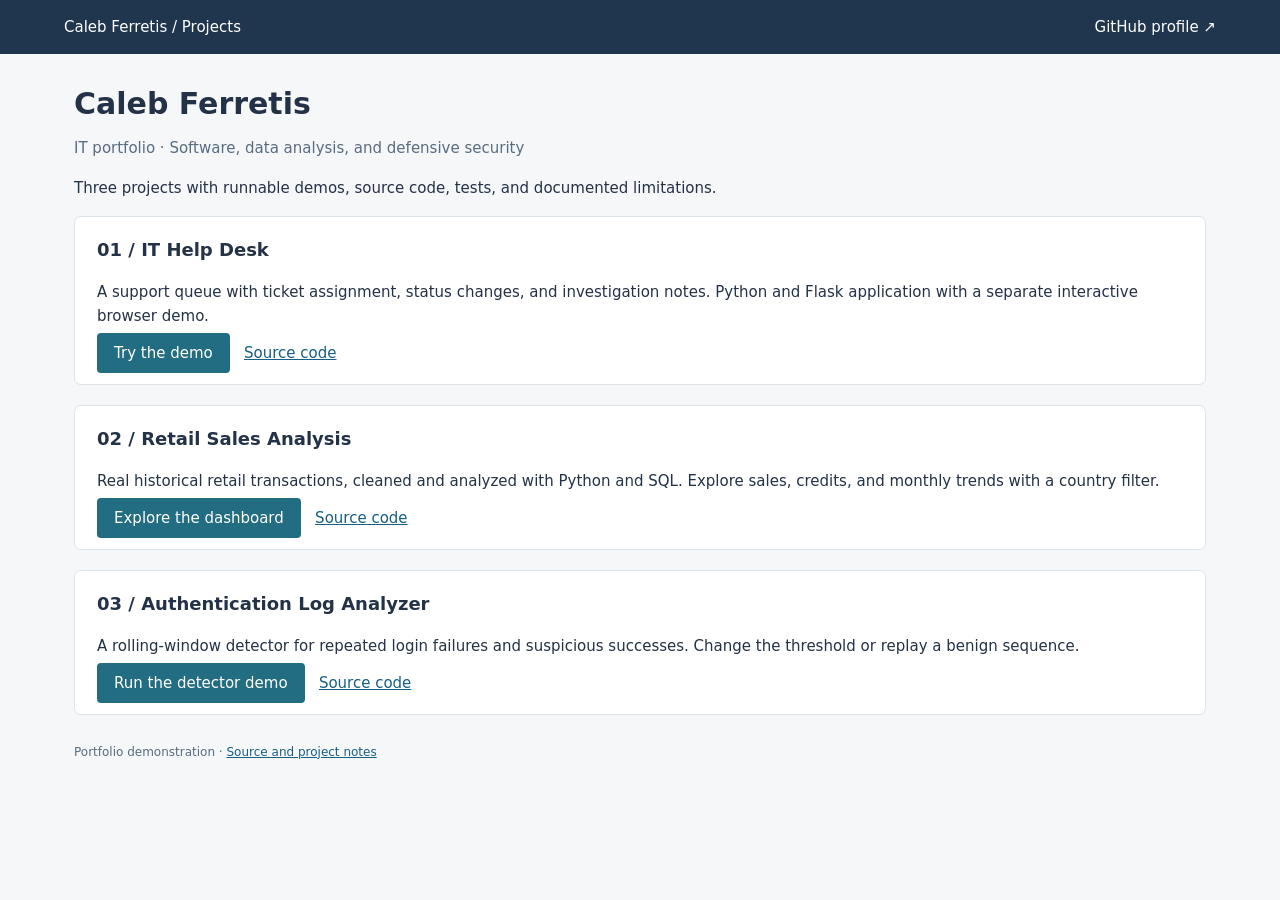
==== docs/index.html @ 173050d0 "Turn portfolio into project index with interactive demos and real retail data" ====
<!doctype html><html lang="en"><meta charset="utf-8"><meta name="viewport" content="width=device-width,initial-scale=1"><title>IT portfolio · Caleb Ferretis</title><style>*{box-sizing:border-box}body{margin:0;background:#f5f7f9;color:#243247;font:15px system-ui,-apple-system,sans-serif}a{color:#175f84}header{background:#20364e;padding:18px 5%;color:#fff;display:flex;justify-content:space-between;gap:15px}header a{color:white;text-decoration:none}main{max-width:1180px;margin:auto;padding:32px 24px}h1{font-size:30px;margin:0 0 10px}h2{font-size:18px;margin:0 0 20px}p{line-height:1.65}.muted,small{color:#586c80}small{display:block}.notice{background:#eef4f7;border-left:3px solid #4d8299;padding:12px 16px;font-size:13px;margin:20px 0}.cards{display:grid;grid-template-columns:repeat(4,1fr);gap:15px;margin:24px 0}.card,.panel{background:white;border:1px solid #dce3e9;padding:22px;border-radius:7px}.card strong{display:block;font-size:26px;margin-top:12px}.grid{display:grid;grid-template-columns:1.6fr 1fr;gap:20px}.filters{display:flex;gap:14px;align-items:end;margin-bottom:20px;flex-wrap:wrap}label{font-size:13px;display:block;margin-bottom:14px}input,select,textarea{font:inherit;width:100%;padding:10px;border:1px solid #bccbd7;background:white;border-radius:4px;display:block;margin-top:5px}button,.button{background:#226d81;color:white;border:0;padding:11px 17px;border-radius:4px;font:inherit;cursor:pointer;text-decoration:none}button.secondary{background:#e5edf2;color:#243247}table{width:100%;border-collapse:collapse;font-size:13px;text-align:left}th,td{padding:13px 8px;border-bottom:1px solid #e3e9ee}th{color:#586c80}td button{padding:4px 7px;font-size:13px}.scroll{overflow:auto}.bar-row{display:grid;grid-template-columns:65px 1fr 95px;gap:12px;align-items:center;font-size:12px;margin:14px 0}.track{height:16px;background:#eaf0f4}.bar{height:100%;background:#367f91}.note{border-left:2px solid #8bb5bf;padding:10px 15px;margin:10px 0;white-space:pre-wrap;overflow-wrap:anywhere}.badge{padding:3px 7px;background:#eaf0f4;border-radius:3px}footer{font-size:12px;color:#586c80;margin:28px 0;line-height:1.6}.hidden{display:none}pre{white-space:pre-wrap;overflow-wrap:anywhere;font-size:12px}textarea{min-height:100px}@media(max-width:760px){.grid{grid-template-columns:1fr}.cards{grid-template-columns:1fr 1fr}header{font-size:13px}.card{padding:15px}.card strong{font-size:23px}main{padding:24px 15px}}</style><header><a href="./">Caleb Ferretis / Projects</a><a href="https://github.com/lacetears">GitHub profile ↗</a></header><main><h1>Caleb Ferretis</h1><p class="muted">IT portfolio · Software, data analysis, and defensive security</p><p>Three projects with runnable demos, source code, tests, and documented limitations.</p><section class="panel"><h2>01 / IT Help Desk</h2><p>A support queue with ticket assignment, status changes, and investigation notes. Python and Flask application with a separate interactive browser demo.</p><a class="button" href="helpdesk.html">Try the demo</a> &nbsp; <a href="https://github.com/lacetears/it-helpdesk">Source code</a></section><section class="panel" style="margin-top:20px"><h2>02 / Retail Sales Analysis</h2><p>Real historical retail transactions, cleaned and analyzed with Python and SQL. Explore sales, credits, and monthly trends with a country filter.</p><a class="button" href="sales.html">Explore the dashboard</a> &nbsp; <a href="https://github.com/lacetears/sales-analytics">Source code</a></section><section class="panel" style="margin-top:20px"><h2>03 / Authentication Log Analyzer</h2><p>A rolling-window detector for repeated login failures and suspicious successes. Change the threshold or replay a benign sequence.</p><a class="button" href="security.html">Run the detector demo</a> &nbsp; <a href="https://github.com/lacetears/auth-log-analyzer">Source code</a></section><footer>Portfolio demonstration · <a href="https://github.com/lacetears/it-career-portfolio">Source and project notes</a></footer></main><script></script></html>
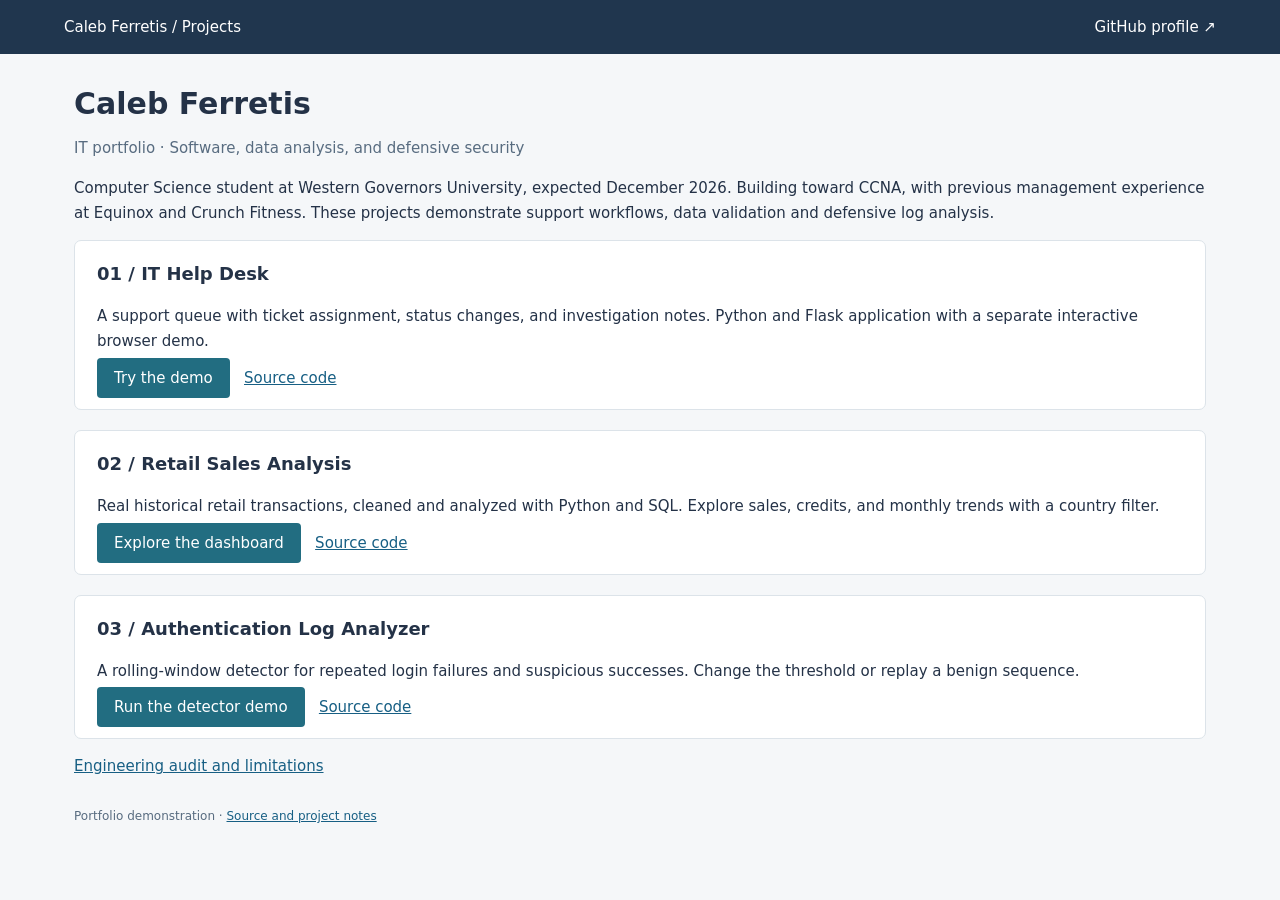
==== commit c3fa8be1: "Refresh portfolio hub and label legacy browser demonstrations" ====
--- a/docs/index.html
+++ b/docs/index.html
@@ -1 +1 @@
-<!doctype html><html lang="en"><meta charset="utf-8"><meta name="viewport" content="width=device-width,initial-scale=1"><title>IT portfolio · Caleb Ferretis</title><style>*{box-sizing:border-box}body{margin:0;background:#f5f7f9;color:#243247;font:15px system-ui,-apple-system,sans-serif}a{color:#175f84}header{background:#20364e;padding:18px 5%;color:#fff;display:flex;justify-content:space-between;gap:15px}header a{color:white;text-decoration:none}main{max-width:1180px;margin:auto;padding:32px 24px}h1{font-size:30px;margin:0 0 10px}h2{font-size:18px;margin:0 0 20px}p{line-height:1.65}.muted,small{color:#586c80}small{display:block}.notice{background:#eef4f7;border-left:3px solid #4d8299;padding:12px 16px;font-size:13px;margin:20px 0}.cards{display:grid;grid-template-columns:repeat(4,1fr);gap:15px;margin:24px 0}.card,.panel{background:white;border:1px solid #dce3e9;padding:22px;border-radius:7px}.card strong{display:block;font-size:26px;margin-top:12px}.grid{display:grid;grid-template-columns:1.6fr 1fr;gap:20px}.filters{display:flex;gap:14px;align-items:end;margin-bottom:20px;flex-wrap:wrap}label{font-size:13px;display:block;margin-bottom:14px}input,select,textarea{font:inherit;width:100%;padding:10px;border:1px solid #bccbd7;background:white;border-radius:4px;display:block;margin-top:5px}button,.button{background:#226d81;color:white;border:0;padding:11px 17px;border-radius:4px;font:inherit;cursor:pointer;text-decoration:none}button.secondary{background:#e5edf2;color:#243247}table{width:100%;border-collapse:collapse;font-size:13px;text-align:left}th,td{padding:13px 8px;border-bottom:1px solid #e3e9ee}th{color:#586c80}td button{padding:4px 7px;font-size:13px}.scroll{overflow:auto}.bar-row{display:grid;grid-template-columns:65px 1fr 95px;gap:12px;align-items:center;font-size:12px;margin:14px 0}.track{height:16px;background:#eaf0f4}.bar{height:100%;background:#367f91}.note{border-left:2px solid #8bb5bf;padding:10px 15px;margin:10px 0;white-space:pre-wrap;overflow-wrap:anywhere}.badge{padding:3px 7px;background:#eaf0f4;border-radius:3px}footer{font-size:12px;color:#586c80;margin:28px 0;line-height:1.6}.hidden{display:none}pre{white-space:pre-wrap;overflow-wrap:anywhere;font-size:12px}textarea{min-height:100px}@media(max-width:760px){.grid{grid-template-columns:1fr}.cards{grid-template-columns:1fr 1fr}header{font-size:13px}.card{padding:15px}.card strong{font-size:23px}main{padding:24px 15px}}</style><header><a href="./">Caleb Ferretis / Projects</a><a href="https://github.com/lacetears">GitHub profile ↗</a></header><main><h1>Caleb Ferretis</h1><p class="muted">IT portfolio · Software, data analysis, and defensive security</p><p>Three projects with runnable demos, source code, tests, and documented limitations.</p><section class="panel"><h2>01 / IT Help Desk</h2><p>A support queue with ticket assignment, status changes, and investigation notes. Python and Flask application with a separate interactive browser demo.</p><a class="button" href="helpdesk.html">Try the demo</a> &nbsp; <a href="https://github.com/lacetears/it-helpdesk">Source code</a></section><section class="panel" style="margin-top:20px"><h2>02 / Retail Sales Analysis</h2><p>Real historical retail transactions, cleaned and analyzed with Python and SQL. Explore sales, credits, and monthly trends with a country filter.</p><a class="button" href="sales.html">Explore the dashboard</a> &nbsp; <a href="https://github.com/lacetears/sales-analytics">Source code</a></section><section class="panel" style="margin-top:20px"><h2>03 / Authentication Log Analyzer</h2><p>A rolling-window detector for repeated login failures and suspicious successes. Change the threshold or replay a benign sequence.</p><a class="button" href="security.html">Run the detector demo</a> &nbsp; <a href="https://github.com/lacetears/auth-log-analyzer">Source code</a></section><footer>Portfolio demonstration · <a href="https://github.com/lacetears/it-career-portfolio">Source and project notes</a></footer></main><script></script></html>+<!doctype html><html lang="en"><meta charset="utf-8"><meta name="viewport" content="width=device-width,initial-scale=1"><title>IT portfolio · Caleb Ferretis</title><style>*{box-sizing:border-box}body{margin:0;background:#f5f7f9;color:#243247;font:15px system-ui,-apple-system,sans-serif}a{color:#175f84}header{background:#20364e;padding:18px 5%;color:#fff;display:flex;justify-content:space-between;gap:15px}header a{color:white;text-decoration:none}main{max-width:1180px;margin:auto;padding:32px 24px}h1{font-size:30px;margin:0 0 10px}h2{font-size:18px;margin:0 0 20px}p{line-height:1.65}.muted,small{color:#586c80}small{display:block}.notice{background:#eef4f7;border-left:3px solid #4d8299;padding:12px 16px;font-size:13px;margin:20px 0}.cards{display:grid;grid-template-columns:repeat(4,1fr);gap:15px;margin:24px 0}.card,.panel{background:white;border:1px solid #dce3e9;padding:22px;border-radius:7px}.card strong{display:block;font-size:26px;margin-top:12px}.grid{display:grid;grid-template-columns:1.6fr 1fr;gap:20px}.filters{display:flex;gap:14px;align-items:end;margin-bottom:20px;flex-wrap:wrap}label{font-size:13px;display:block;margin-bottom:14px}input,select,textarea{font:inherit;width:100%;padding:10px;border:1px solid #bccbd7;background:white;border-radius:4px;display:block;margin-top:5px}button,.button{background:#226d81;color:white;border:0;padding:11px 17px;border-radius:4px;font:inherit;cursor:pointer;text-decoration:none}button.secondary{background:#e5edf2;color:#243247}table{width:100%;border-collapse:collapse;font-size:13px;text-align:left}th,td{padding:13px 8px;border-bottom:1px solid #e3e9ee}th{color:#586c80}td button{padding:4px 7px;font-size:13px}.scroll{overflow:auto}.bar-row{display:grid;grid-template-columns:65px 1fr 95px;gap:12px;align-items:center;font-size:12px;margin:14px 0}.track{height:16px;background:#eaf0f4}.bar{height:100%;background:#367f91}.note{border-left:2px solid #8bb5bf;padding:10px 15px;margin:10px 0;white-space:pre-wrap;overflow-wrap:anywhere}.badge{padding:3px 7px;background:#eaf0f4;border-radius:3px}footer{font-size:12px;color:#586c80;margin:28px 0;line-height:1.6}.hidden{display:none}pre{white-space:pre-wrap;overflow-wrap:anywhere;font-size:12px}textarea{min-height:100px}@media(max-width:760px){.grid{grid-template-columns:1fr}.cards{grid-template-columns:1fr 1fr}header{font-size:13px}.card{padding:15px}.card strong{font-size:23px}main{padding:24px 15px}}</style><header><a href="./">Caleb Ferretis / Projects</a><a href="https://github.com/lacetears">GitHub profile ↗</a></header><main><h1>Caleb Ferretis</h1><p class="muted">IT portfolio · Software, data analysis, and defensive security</p><p>Computer Science student at Western Governors University, expected December 2026. Building toward CCNA, with previous management experience at Equinox and Crunch Fitness. These projects demonstrate support workflows, data validation and defensive log analysis.</p><section class="panel"><h2>01 / IT Help Desk</h2><p>A support queue with ticket assignment, status changes, and investigation notes. Python and Flask application with a separate interactive browser demo.</p><a class="button" href="helpdesk.html">Try the demo</a> &nbsp; <a href="https://github.com/lacetears/it-helpdesk">Source code</a></section><section class="panel" style="margin-top:20px"><h2>02 / Retail Sales Analysis</h2><p>Real historical retail transactions, cleaned and analyzed with Python and SQL. Explore sales, credits, and monthly trends with a country filter.</p><a class="button" href="sales.html">Explore the dashboard</a> &nbsp; <a href="https://github.com/lacetears/sales-analytics">Source code</a></section><section class="panel" style="margin-top:20px"><h2>03 / Authentication Log Analyzer</h2><p>A rolling-window detector for repeated login failures and suspicious successes. Change the threshold or replay a benign sequence.</p><a class="button" href="security.html">Run the detector demo</a> &nbsp; <a href="https://github.com/lacetears/auth-log-analyzer">Source code</a></section><p><a href="https://github.com/lacetears/it-career-portfolio/blob/main/docs/audit.md">Engineering audit and limitations</a></p><footer>Portfolio demonstration · <a href="https://github.com/lacetears/it-career-portfolio">Source and project notes</a></footer></main><script></script></html>
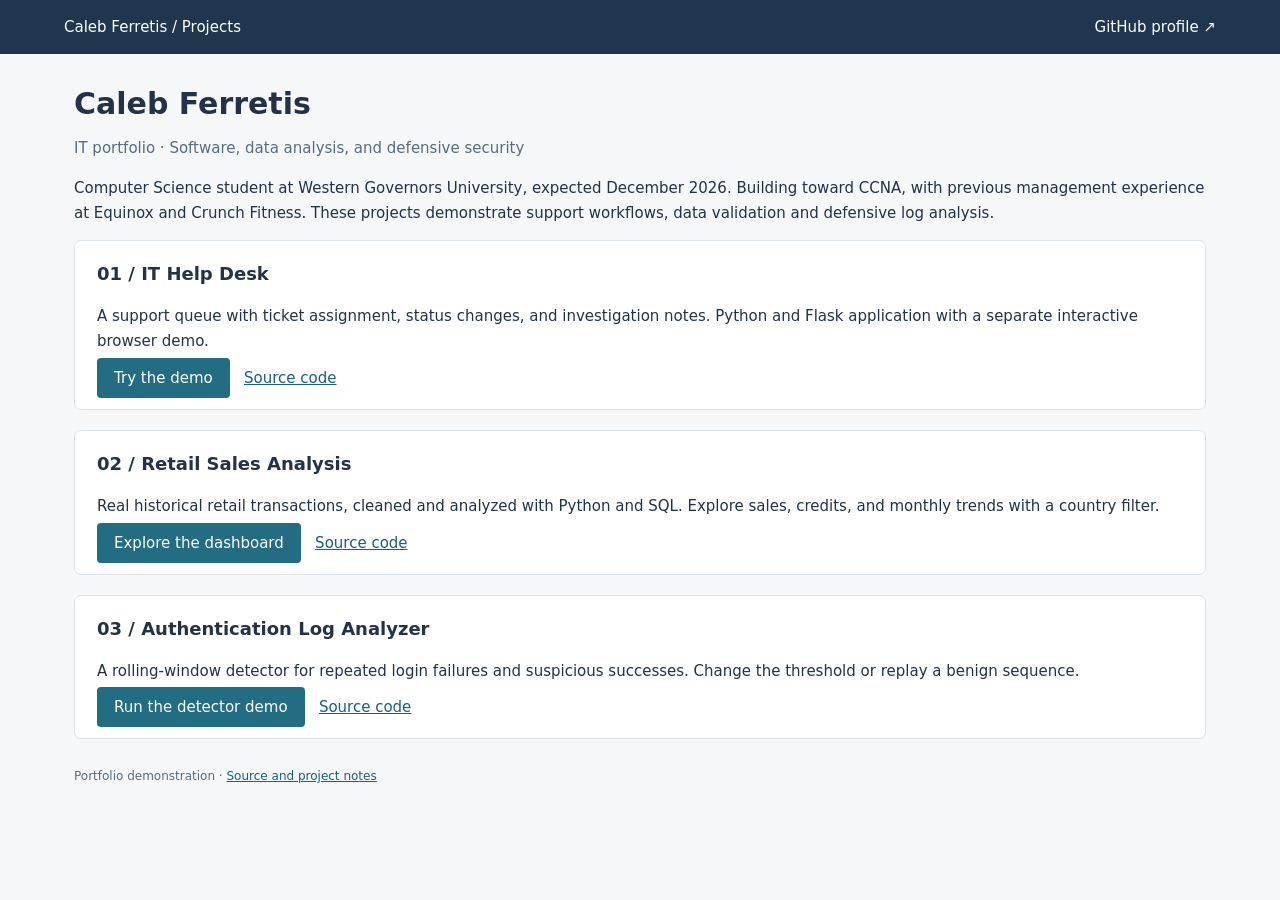
==== commit b1916ea2: "Refresh portfolio hub and label legacy browser demonstrations" ====
--- a/docs/index.html
+++ b/docs/index.html
@@ -1 +1 @@
-<!doctype html><html lang="en"><meta charset="utf-8"><meta name="viewport" content="width=device-width,initial-scale=1"><title>IT portfolio · Caleb Ferretis</title><style>*{box-sizing:border-box}body{margin:0;background:#f5f7f9;color:#243247;font:15px system-ui,-apple-system,sans-serif}a{color:#175f84}header{background:#20364e;padding:18px 5%;color:#fff;display:flex;justify-content:space-between;gap:15px}header a{color:white;text-decoration:none}main{max-width:1180px;margin:auto;padding:32px 24px}h1{font-size:30px;margin:0 0 10px}h2{font-size:18px;margin:0 0 20px}p{line-height:1.65}.muted,small{color:#586c80}small{display:block}.notice{background:#eef4f7;border-left:3px solid #4d8299;padding:12px 16px;font-size:13px;margin:20px 0}.cards{display:grid;grid-template-columns:repeat(4,1fr);gap:15px;margin:24px 0}.card,.panel{background:white;border:1px solid #dce3e9;padding:22px;border-radius:7px}.card strong{display:block;font-size:26px;margin-top:12px}.grid{display:grid;grid-template-columns:1.6fr 1fr;gap:20px}.filters{display:flex;gap:14px;align-items:end;margin-bottom:20px;flex-wrap:wrap}label{font-size:13px;display:block;margin-bottom:14px}input,select,textarea{font:inherit;width:100%;padding:10px;border:1px solid #bccbd7;background:white;border-radius:4px;display:block;margin-top:5px}button,.button{background:#226d81;color:white;border:0;padding:11px 17px;border-radius:4px;font:inherit;cursor:pointer;text-decoration:none}button.secondary{background:#e5edf2;color:#243247}table{width:100%;border-collapse:collapse;font-size:13px;text-align:left}th,td{padding:13px 8px;border-bottom:1px solid #e3e9ee}th{color:#586c80}td button{padding:4px 7px;font-size:13px}.scroll{overflow:auto}.bar-row{display:grid;grid-template-columns:65px 1fr 95px;gap:12px;align-items:center;font-size:12px;margin:14px 0}.track{height:16px;background:#eaf0f4}.bar{height:100%;background:#367f91}.note{border-left:2px solid #8bb5bf;padding:10px 15px;margin:10px 0;white-space:pre-wrap;overflow-wrap:anywhere}.badge{padding:3px 7px;background:#eaf0f4;border-radius:3px}footer{font-size:12px;color:#586c80;margin:28px 0;line-height:1.6}.hidden{display:none}pre{white-space:pre-wrap;overflow-wrap:anywhere;font-size:12px}textarea{min-height:100px}@media(max-width:760px){.grid{grid-template-columns:1fr}.cards{grid-template-columns:1fr 1fr}header{font-size:13px}.card{padding:15px}.card strong{font-size:23px}main{padding:24px 15px}}</style><header><a href="./">Caleb Ferretis / Projects</a><a href="https://github.com/lacetears">GitHub profile ↗</a></header><main><h1>Caleb Ferretis</h1><p class="muted">IT portfolio · Software, data analysis, and defensive security</p><p>Computer Science student at Western Governors University, expected December 2026. Building toward CCNA, with previous management experience at Equinox and Crunch Fitness. These projects demonstrate support workflows, data validation and defensive log analysis.</p><section class="panel"><h2>01 / IT Help Desk</h2><p>A support queue with ticket assignment, status changes, and investigation notes. Python and Flask application with a separate interactive browser demo.</p><a class="button" href="helpdesk.html">Try the demo</a> &nbsp; <a href="https://github.com/lacetears/it-helpdesk">Source code</a></section><section class="panel" style="margin-top:20px"><h2>02 / Retail Sales Analysis</h2><p>Real historical retail transactions, cleaned and analyzed with Python and SQL. Explore sales, credits, and monthly trends with a country filter.</p><a class="button" href="sales.html">Explore the dashboard</a> &nbsp; <a href="https://github.com/lacetears/sales-analytics">Source code</a></section><section class="panel" style="margin-top:20px"><h2>03 / Authentication Log Analyzer</h2><p>A rolling-window detector for repeated login failures and suspicious successes. Change the threshold or replay a benign sequence.</p><a class="button" href="security.html">Run the detector demo</a> &nbsp; <a href="https://github.com/lacetears/auth-log-analyzer">Source code</a></section><p><a href="https://github.com/lacetears/it-career-portfolio/blob/main/docs/audit.md">Engineering audit and limitations</a></p><footer>Portfolio demonstration · <a href="https://github.com/lacetears/it-career-portfolio">Source and project notes</a></footer></main><script></script></html>+<!doctype html><html lang="en"><meta charset="utf-8"><meta name="viewport" content="width=device-width,initial-scale=1"><title>IT portfolio · Caleb Ferretis</title><style>*{box-sizing:border-box}body{margin:0;background:#f5f7f9;color:#243247;font:15px system-ui,-apple-system,sans-serif}a{color:#175f84}header{background:#20364e;padding:18px 5%;color:#fff;display:flex;justify-content:space-between;gap:15px}header a{color:white;text-decoration:none}main{max-width:1180px;margin:auto;padding:32px 24px}h1{font-size:30px;margin:0 0 10px}h2{font-size:18px;margin:0 0 20px}p{line-height:1.65}.muted,small{color:#586c80}small{display:block}.notice{background:#eef4f7;border-left:3px solid #4d8299;padding:12px 16px;font-size:13px;margin:20px 0}.cards{display:grid;grid-template-columns:repeat(4,1fr);gap:15px;margin:24px 0}.card,.panel{background:white;border:1px solid #dce3e9;padding:22px;border-radius:7px}.card strong{display:block;font-size:26px;margin-top:12px}.grid{display:grid;grid-template-columns:1.6fr 1fr;gap:20px}.filters{display:flex;gap:14px;align-items:end;margin-bottom:20px;flex-wrap:wrap}label{font-size:13px;display:block;margin-bottom:14px}input,select,textarea{font:inherit;width:100%;padding:10px;border:1px solid #bccbd7;background:white;border-radius:4px;display:block;margin-top:5px}button,.button{background:#226d81;color:white;border:0;padding:11px 17px;border-radius:4px;font:inherit;cursor:pointer;text-decoration:none}button.secondary{background:#e5edf2;color:#243247}table{width:100%;border-collapse:collapse;font-size:13px;text-align:left}th,td{padding:13px 8px;border-bottom:1px solid #e3e9ee}th{color:#586c80}td button{padding:4px 7px;font-size:13px}.scroll{overflow:auto}.bar-row{display:grid;grid-template-columns:65px 1fr 95px;gap:12px;align-items:center;font-size:12px;margin:14px 0}.track{height:16px;background:#eaf0f4}.bar{height:100%;background:#367f91}.note{border-left:2px solid #8bb5bf;padding:10px 15px;margin:10px 0;white-space:pre-wrap;overflow-wrap:anywhere}.badge{padding:3px 7px;background:#eaf0f4;border-radius:3px}footer{font-size:12px;color:#586c80;margin:28px 0;line-height:1.6}.hidden{display:none}pre{white-space:pre-wrap;overflow-wrap:anywhere;font-size:12px}textarea{min-height:100px}@media(max-width:760px){.grid{grid-template-columns:1fr}.cards{grid-template-columns:1fr 1fr}header{font-size:13px}.card{padding:15px}.card strong{font-size:23px}main{padding:24px 15px}}</style><header><a href="./">Caleb Ferretis / Projects</a><a href="https://github.com/lacetears">GitHub profile ↗</a></header><main><h1>Caleb Ferretis</h1><p class="muted">IT portfolio · Software, data analysis, and defensive security</p><p>Computer Science student at Western Governors University, expected December 2026. Building toward CCNA, with previous management experience at Equinox and Crunch Fitness. These projects demonstrate support workflows, data validation and defensive log analysis.</p><section class="panel"><h2>01 / IT Help Desk</h2><p>A support queue with ticket assignment, status changes, and investigation notes. Python and Flask application with a separate interactive browser demo.</p><a class="button" href="helpdesk.html">Try the demo</a> &nbsp; <a href="https://github.com/lacetears/it-helpdesk">Source code</a></section><section class="panel" style="margin-top:20px"><h2>02 / Retail Sales Analysis</h2><p>Real historical retail transactions, cleaned and analyzed with Python and SQL. Explore sales, credits, and monthly trends with a country filter.</p><a class="button" href="sales.html">Explore the dashboard</a> &nbsp; <a href="https://github.com/lacetears/sales-analytics">Source code</a></section><section class="panel" style="margin-top:20px"><h2>03 / Authentication Log Analyzer</h2><p>A rolling-window detector for repeated login failures and suspicious successes. Change the threshold or replay a benign sequence.</p><a class="button" href="security.html">Run the detector demo</a> &nbsp; <a href="https://github.com/lacetears/auth-log-analyzer">Source code</a></section><footer>Portfolio demonstration · <a href="https://github.com/lacetears/it-career-portfolio">Source and project notes</a></footer></main><script></script></html>
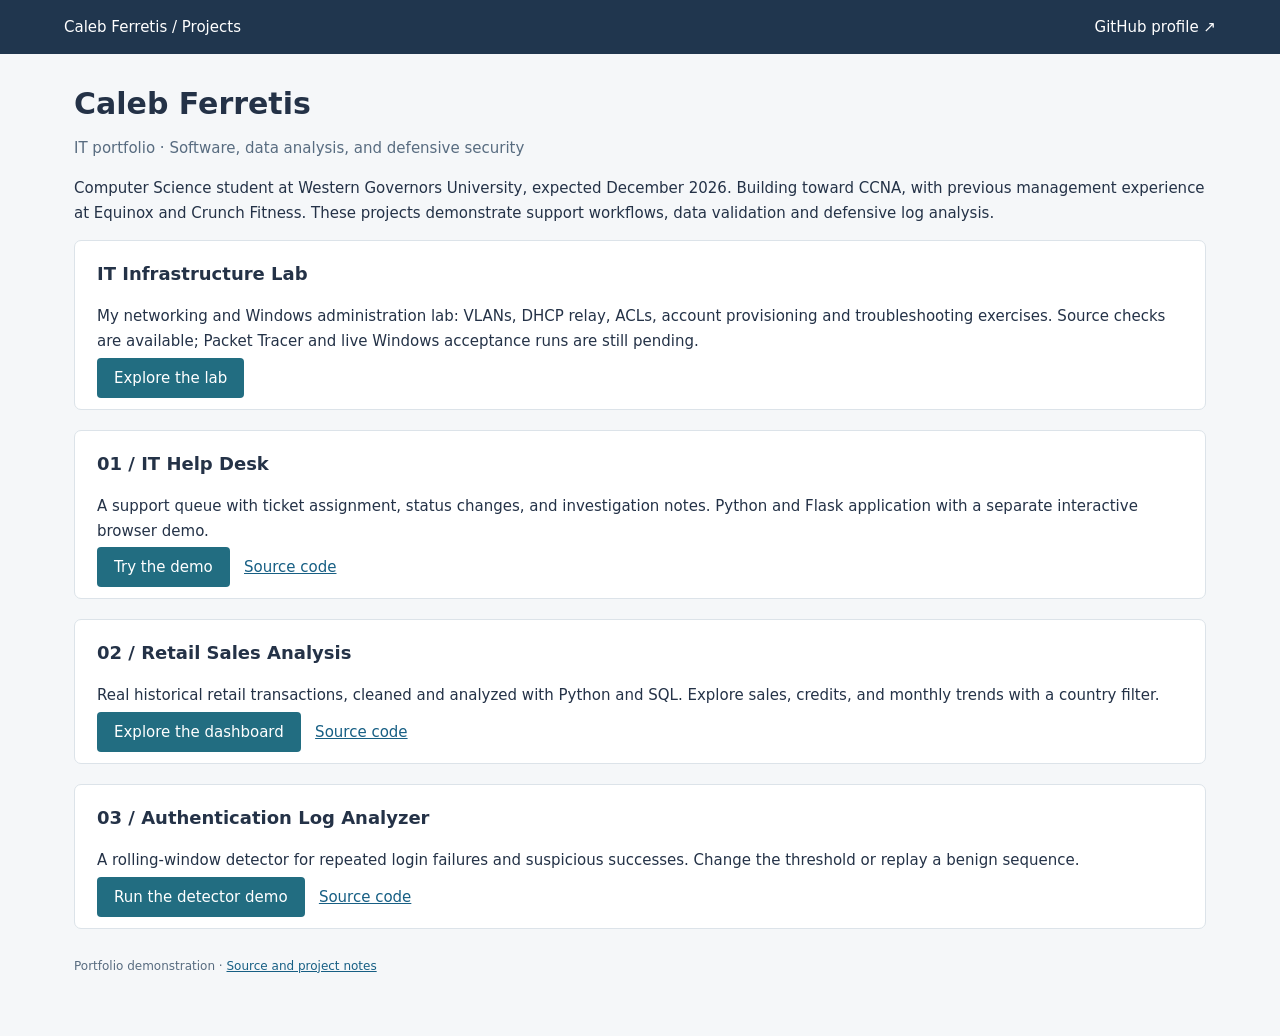
==== commit bdae7ed2: "Feature infrastructure lab with explicit validation status" ====
--- a/docs/index.html
+++ b/docs/index.html
@@ -1 +1 @@
-<!doctype html><html lang="en"><meta charset="utf-8"><meta name="viewport" content="width=device-width,initial-scale=1"><title>IT portfolio · Caleb Ferretis</title><style>*{box-sizing:border-box}body{margin:0;background:#f5f7f9;color:#243247;font:15px system-ui,-apple-system,sans-serif}a{color:#175f84}header{background:#20364e;padding:18px 5%;color:#fff;display:flex;justify-content:space-between;gap:15px}header a{color:white;text-decoration:none}main{max-width:1180px;margin:auto;padding:32px 24px}h1{font-size:30px;margin:0 0 10px}h2{font-size:18px;margin:0 0 20px}p{line-height:1.65}.muted,small{color:#586c80}small{display:block}.notice{background:#eef4f7;border-left:3px solid #4d8299;padding:12px 16px;font-size:13px;margin:20px 0}.cards{display:grid;grid-template-columns:repeat(4,1fr);gap:15px;margin:24px 0}.card,.panel{background:white;border:1px solid #dce3e9;padding:22px;border-radius:7px}.card strong{display:block;font-size:26px;margin-top:12px}.grid{display:grid;grid-template-columns:1.6fr 1fr;gap:20px}.filters{display:flex;gap:14px;align-items:end;margin-bottom:20px;flex-wrap:wrap}label{font-size:13px;display:block;margin-bottom:14px}input,select,textarea{font:inherit;width:100%;padding:10px;border:1px solid #bccbd7;background:white;border-radius:4px;display:block;margin-top:5px}button,.button{background:#226d81;color:white;border:0;padding:11px 17px;border-radius:4px;font:inherit;cursor:pointer;text-decoration:none}button.secondary{background:#e5edf2;color:#243247}table{width:100%;border-collapse:collapse;font-size:13px;text-align:left}th,td{padding:13px 8px;border-bottom:1px solid #e3e9ee}th{color:#586c80}td button{padding:4px 7px;font-size:13px}.scroll{overflow:auto}.bar-row{display:grid;grid-template-columns:65px 1fr 95px;gap:12px;align-items:center;font-size:12px;margin:14px 0}.track{height:16px;background:#eaf0f4}.bar{height:100%;background:#367f91}.note{border-left:2px solid #8bb5bf;padding:10px 15px;margin:10px 0;white-space:pre-wrap;overflow-wrap:anywhere}.badge{padding:3px 7px;background:#eaf0f4;border-radius:3px}footer{font-size:12px;color:#586c80;margin:28px 0;line-height:1.6}.hidden{display:none}pre{white-space:pre-wrap;overflow-wrap:anywhere;font-size:12px}textarea{min-height:100px}@media(max-width:760px){.grid{grid-template-columns:1fr}.cards{grid-template-columns:1fr 1fr}header{font-size:13px}.card{padding:15px}.card strong{font-size:23px}main{padding:24px 15px}}</style><header><a href="./">Caleb Ferretis / Projects</a><a href="https://github.com/lacetears">GitHub profile ↗</a></header><main><h1>Caleb Ferretis</h1><p class="muted">IT portfolio · Software, data analysis, and defensive security</p><p>Computer Science student at Western Governors University, expected December 2026. Building toward CCNA, with previous management experience at Equinox and Crunch Fitness. These projects demonstrate support workflows, data validation and defensive log analysis.</p><section class="panel"><h2>01 / IT Help Desk</h2><p>A support queue with ticket assignment, status changes, and investigation notes. Python and Flask application with a separate interactive browser demo.</p><a class="button" href="helpdesk.html">Try the demo</a> &nbsp; <a href="https://github.com/lacetears/it-helpdesk">Source code</a></section><section class="panel" style="margin-top:20px"><h2>02 / Retail Sales Analysis</h2><p>Real historical retail transactions, cleaned and analyzed with Python and SQL. Explore sales, credits, and monthly trends with a country filter.</p><a class="button" href="sales.html">Explore the dashboard</a> &nbsp; <a href="https://github.com/lacetears/sales-analytics">Source code</a></section><section class="panel" style="margin-top:20px"><h2>03 / Authentication Log Analyzer</h2><p>A rolling-window detector for repeated login failures and suspicious successes. Change the threshold or replay a benign sequence.</p><a class="button" href="security.html">Run the detector demo</a> &nbsp; <a href="https://github.com/lacetears/auth-log-analyzer">Source code</a></section><footer>Portfolio demonstration · <a href="https://github.com/lacetears/it-career-portfolio">Source and project notes</a></footer></main><script></script></html>+<!doctype html><html lang="en"><meta charset="utf-8"><meta name="viewport" content="width=device-width,initial-scale=1"><title>IT portfolio · Caleb Ferretis</title><style>*{box-sizing:border-box}body{margin:0;background:#f5f7f9;color:#243247;font:15px system-ui,-apple-system,sans-serif}a{color:#175f84}header{background:#20364e;padding:18px 5%;color:#fff;display:flex;justify-content:space-between;gap:15px}header a{color:white;text-decoration:none}main{max-width:1180px;margin:auto;padding:32px 24px}h1{font-size:30px;margin:0 0 10px}h2{font-size:18px;margin:0 0 20px}p{line-height:1.65}.muted,small{color:#586c80}small{display:block}.notice{background:#eef4f7;border-left:3px solid #4d8299;padding:12px 16px;font-size:13px;margin:20px 0}.cards{display:grid;grid-template-columns:repeat(4,1fr);gap:15px;margin:24px 0}.card,.panel{background:white;border:1px solid #dce3e9;padding:22px;border-radius:7px}.card strong{display:block;font-size:26px;margin-top:12px}.grid{display:grid;grid-template-columns:1.6fr 1fr;gap:20px}.filters{display:flex;gap:14px;align-items:end;margin-bottom:20px;flex-wrap:wrap}label{font-size:13px;display:block;margin-bottom:14px}input,select,textarea{font:inherit;width:100%;padding:10px;border:1px solid #bccbd7;background:white;border-radius:4px;display:block;margin-top:5px}button,.button{background:#226d81;color:white;border:0;padding:11px 17px;border-radius:4px;font:inherit;cursor:pointer;text-decoration:none}button.secondary{background:#e5edf2;color:#243247}table{width:100%;border-collapse:collapse;font-size:13px;text-align:left}th,td{padding:13px 8px;border-bottom:1px solid #e3e9ee}th{color:#586c80}td button{padding:4px 7px;font-size:13px}.scroll{overflow:auto}.bar-row{display:grid;grid-template-columns:65px 1fr 95px;gap:12px;align-items:center;font-size:12px;margin:14px 0}.track{height:16px;background:#eaf0f4}.bar{height:100%;background:#367f91}.note{border-left:2px solid #8bb5bf;padding:10px 15px;margin:10px 0;white-space:pre-wrap;overflow-wrap:anywhere}.badge{padding:3px 7px;background:#eaf0f4;border-radius:3px}footer{font-size:12px;color:#586c80;margin:28px 0;line-height:1.6}.hidden{display:none}pre{white-space:pre-wrap;overflow-wrap:anywhere;font-size:12px}textarea{min-height:100px}@media(max-width:760px){.grid{grid-template-columns:1fr}.cards{grid-template-columns:1fr 1fr}header{font-size:13px}.card{padding:15px}.card strong{font-size:23px}main{padding:24px 15px}}</style><header><a href="./">Caleb Ferretis / Projects</a><a href="https://github.com/lacetears">GitHub profile ↗</a></header><main><h1>Caleb Ferretis</h1><p class="muted">IT portfolio · Software, data analysis, and defensive security</p><p>Computer Science student at Western Governors University, expected December 2026. Building toward CCNA, with previous management experience at Equinox and Crunch Fitness. These projects demonstrate support workflows, data validation and defensive log analysis.</p><section class="panel" style="margin-bottom:20px"><h2>IT Infrastructure Lab</h2><p>My networking and Windows administration lab: VLANs, DHCP relay, ACLs, account provisioning and troubleshooting exercises. Source checks are available; Packet Tracer and live Windows acceptance runs are still pending.</p><a class="button" href="https://github.com/lacetears/enterprise-it-infrastructure-lab">Explore the lab</a></section><section class="panel"><h2>01 / IT Help Desk</h2><p>A support queue with ticket assignment, status changes, and investigation notes. Python and Flask application with a separate interactive browser demo.</p><a class="button" href="helpdesk.html">Try the demo</a> &nbsp; <a href="https://github.com/lacetears/it-helpdesk">Source code</a></section><section class="panel" style="margin-top:20px"><h2>02 / Retail Sales Analysis</h2><p>Real historical retail transactions, cleaned and analyzed with Python and SQL. Explore sales, credits, and monthly trends with a country filter.</p><a class="button" href="sales.html">Explore the dashboard</a> &nbsp; <a href="https://github.com/lacetears/sales-analytics">Source code</a></section><section class="panel" style="margin-top:20px"><h2>03 / Authentication Log Analyzer</h2><p>A rolling-window detector for repeated login failures and suspicious successes. Change the threshold or replay a benign sequence.</p><a class="button" href="security.html">Run the detector demo</a> &nbsp; <a href="https://github.com/lacetears/auth-log-analyzer">Source code</a></section><footer>Portfolio demonstration · <a href="https://github.com/lacetears/it-career-portfolio">Source and project notes</a></footer></main><script></script></html>
